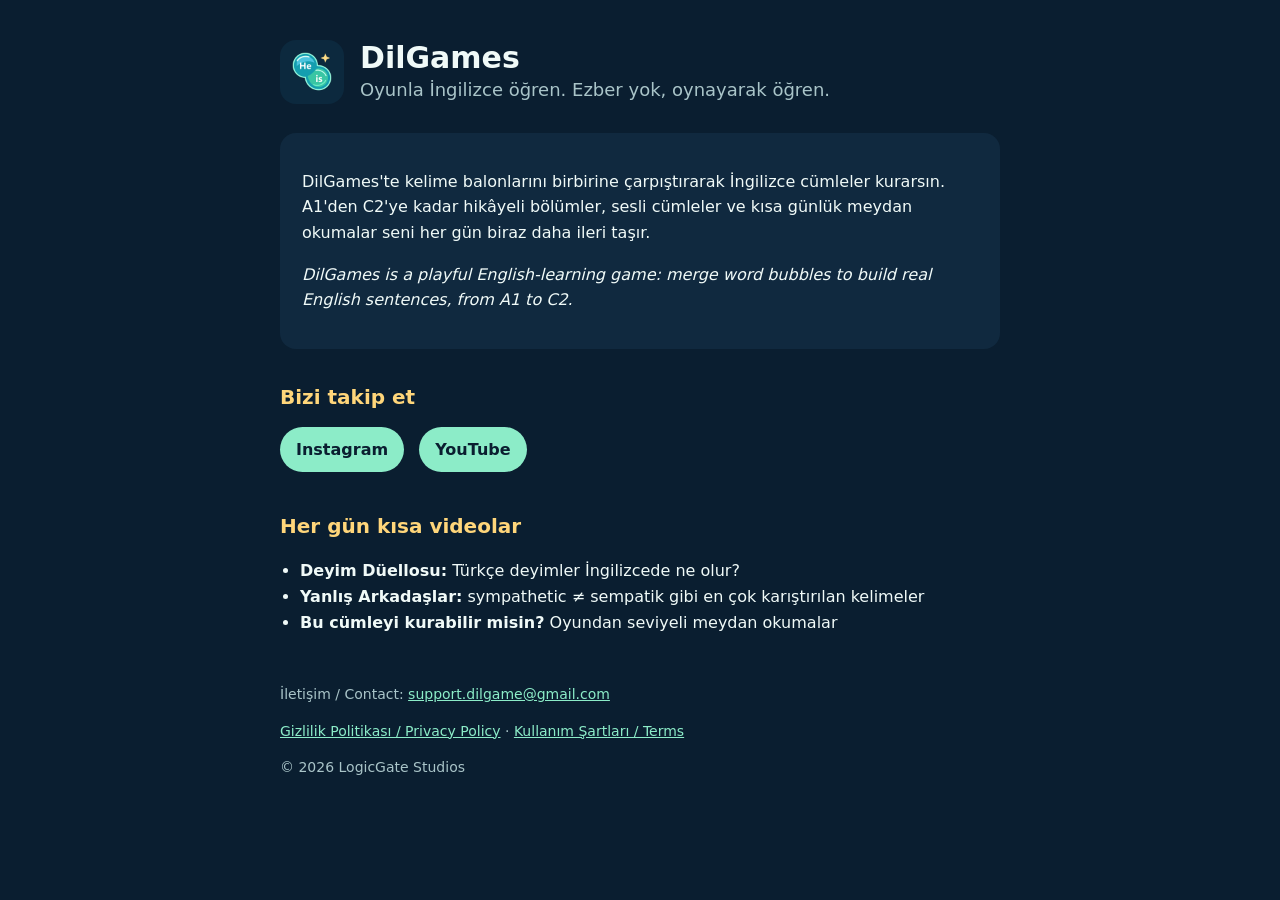
==== index.html @ 86acbda7 "DilGames web sitesi: ana sayfa, gizlilik politikası, kullanım şartları Co-Authored-By: Claude Opus 5" ====
<!doctype html>
<html lang="tr"><head><meta charset="utf-8"><meta name="viewport" content="width=device-width,initial-scale=1">
<title>DilGames · Oyunla İngilizce Öğren</title>
<meta name="description" content="DilGames: kelime balonlarını birleştirerek İngilizce cümle kurduğun öğrenme oyunu. Ezber yok, oynayarak öğren.">
<link rel="icon" href="icon-192.png"><link rel="stylesheet" href="style.css"></head>
<body><main>
<header><img src="icon-192.png" alt="DilGames simgesi"><div><h1>DilGames</h1><div class="lead">Oyunla İngilizce öğren. Ezber yok, oynayarak öğren.</div></div></header>
<div class="card">
<p>DilGames'te kelime balonlarını birbirine çarpıştırarak İngilizce cümleler kurarsın. A1'den C2'ye kadar hikâyeli bölümler, sesli cümleler ve kısa günlük meydan okumalar seni her gün biraz daha ileri taşır.</p>
<p><em>DilGames is a playful English-learning game: merge word bubbles to build real English sentences, from A1 to C2.</em></p>
</div>
<h2>Bizi takip et</h2>
<div class="links">
<a href="https://www.instagram.com/dilgamesapp/">Instagram</a>
<a href="https://www.youtube.com/@dilgamesapp">YouTube</a>
</div>
<h2>Her gün kısa videolar</h2>
<ul>
<li><strong>Deyim Düellosu:</strong> Türkçe deyimler İngilizcede ne olur?</li>
<li><strong>Yanlış Arkadaşlar:</strong> sympathetic ≠ sempatik gibi en çok karıştırılan kelimeler</li>
<li><strong>Bu cümleyi kurabilir misin?</strong> Oyundan seviyeli meydan okumalar</li>
</ul>
<footer>
<p>İletişim / Contact: <a href="mailto:support.dilgame@gmail.com">support.dilgame@gmail.com</a></p>
<p><a href="privacy.html">Gizlilik Politikası / Privacy Policy</a> · <a href="terms.html">Kullanım Şartları / Terms</a></p>
<p>© 2026 LogicGate Studios</p>
</footer>
</main></body></html>
---- style.css ----
:root{--navy:#0a1e30;--mint:#8cecc8;--gold:#ffd67a;--ink:#f0faf8;--muted:#a9c4c8;--card:#10293f}
*{box-sizing:border-box}body{margin:0;font-family:Inter,system-ui,-apple-system,Segoe UI,Roboto,sans-serif;background:var(--navy);color:var(--ink);line-height:1.6}
a{color:var(--mint)}main{max-width:760px;margin:0 auto;padding:40px 20px 64px}
header{display:flex;align-items:center;gap:16px;margin-bottom:28px}header img{width:64px;height:64px;border-radius:16px}
h1{font-size:30px;margin:0;line-height:1.2}h2{font-size:20px;margin:32px 0 8px;color:var(--gold)}
.lead{font-size:18px;color:var(--muted)}.card{background:var(--card);border-radius:16px;padding:20px 22px;margin:16px 0}
.links a{display:inline-block;margin:6px 10px 6px 0;padding:10px 16px;border-radius:999px;background:var(--mint);color:var(--navy);text-decoration:none;font-weight:700}
footer{margin-top:48px;font-size:14px;color:var(--muted)}ul{padding-left:20px}
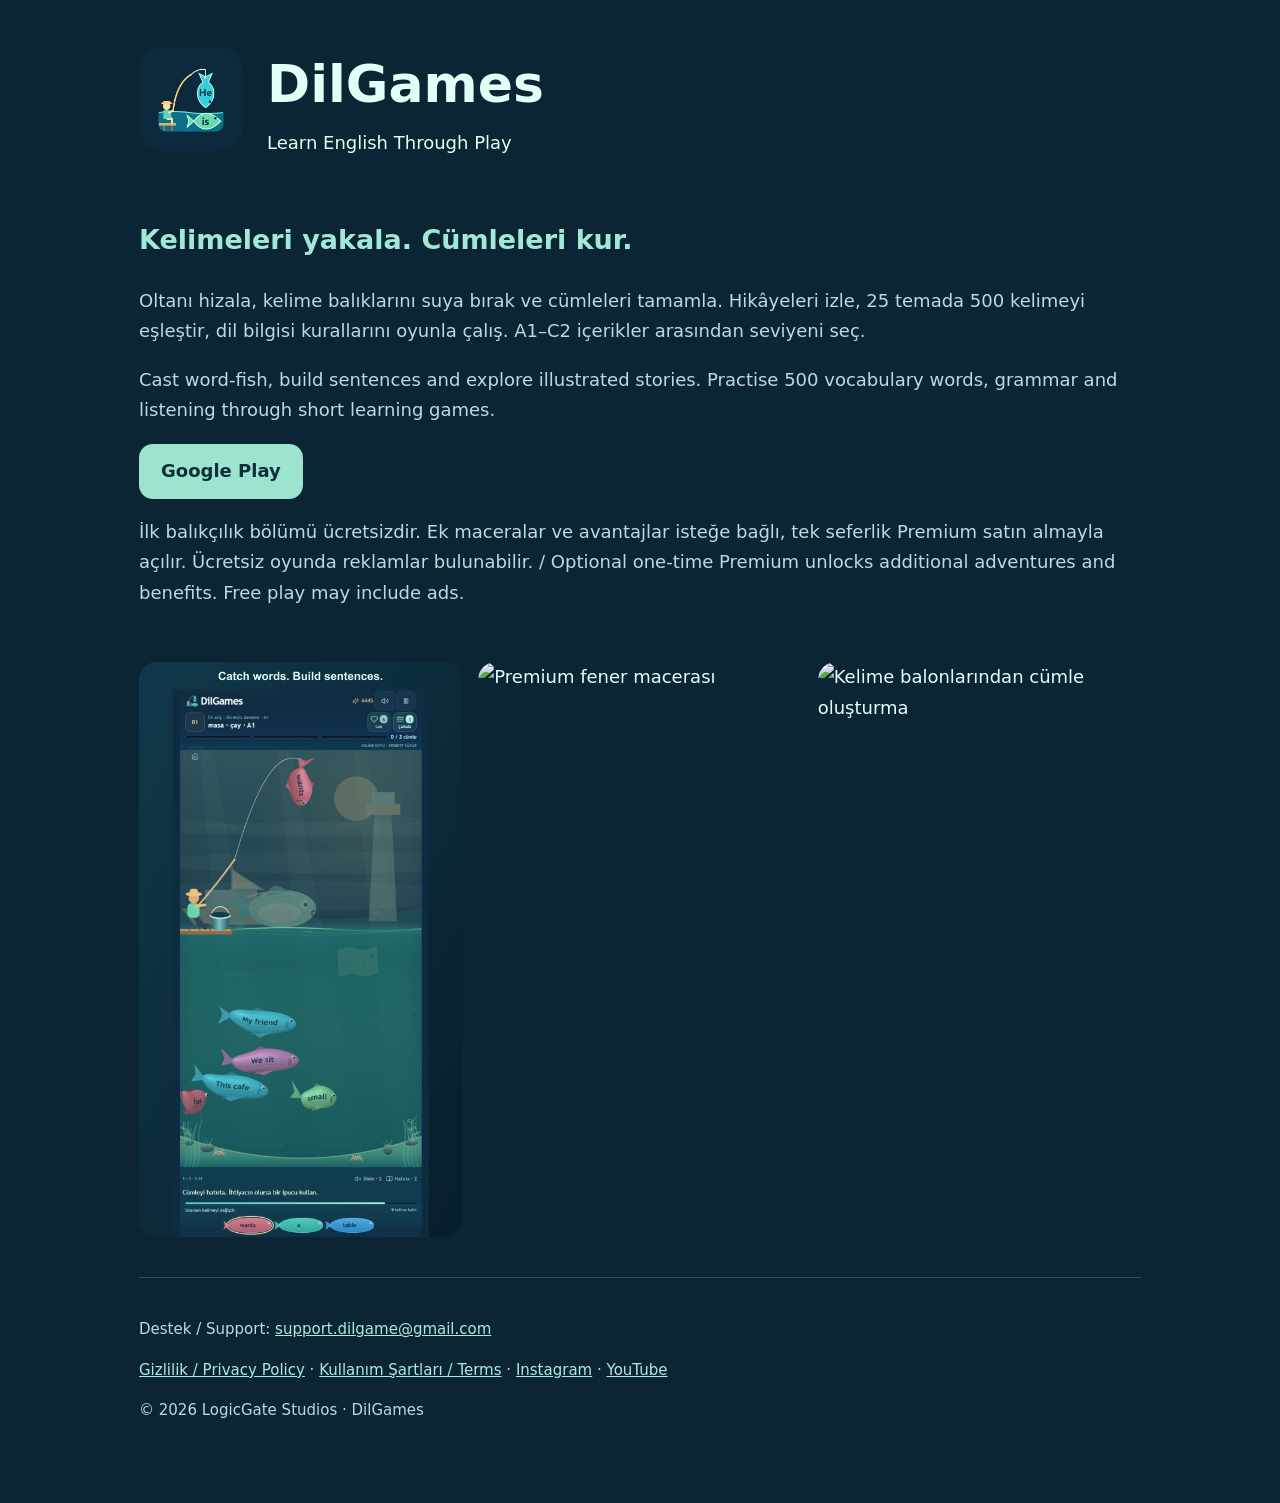
==== commit fa17e508: "Refresh DilGames public site and ad inventory verification" ====
--- a/index.html
+++ b/index.html
@@ -1,28 +1 @@
-<!doctype html>
-<html lang="tr"><head><meta charset="utf-8"><meta name="viewport" content="width=device-width,initial-scale=1">
-<title>DilGames · Oyunla İngilizce Öğren</title>
-<meta name="description" content="DilGames: kelime balonlarını birleştirerek İngilizce cümle kurduğun öğrenme oyunu. Ezber yok, oynayarak öğren.">
-<link rel="icon" href="icon-192.png"><link rel="stylesheet" href="style.css"></head>
-<body><main>
-<header><img src="icon-192.png" alt="DilGames simgesi"><div><h1>DilGames</h1><div class="lead">Oyunla İngilizce öğren. Ezber yok, oynayarak öğren.</div></div></header>
-<div class="card">
-<p>DilGames'te kelime balonlarını birbirine çarpıştırarak İngilizce cümleler kurarsın. A1'den C2'ye kadar hikâyeli bölümler, sesli cümleler ve kısa günlük meydan okumalar seni her gün biraz daha ileri taşır.</p>
-<p><em>DilGames is a playful English-learning game: merge word bubbles to build real English sentences, from A1 to C2.</em></p>
-</div>
-<h2>Bizi takip et</h2>
-<div class="links">
-<a href="https://www.instagram.com/dilgamesapp/">Instagram</a>
-<a href="https://www.youtube.com/@dilgamesapp">YouTube</a>
-</div>
-<h2>Her gün kısa videolar</h2>
-<ul>
-<li><strong>Deyim Düellosu:</strong> Türkçe deyimler İngilizcede ne olur?</li>
-<li><strong>Yanlış Arkadaşlar:</strong> sympathetic ≠ sempatik gibi en çok karıştırılan kelimeler</li>
-<li><strong>Bu cümleyi kurabilir misin?</strong> Oyundan seviyeli meydan okumalar</li>
-</ul>
-<footer>
-<p>İletişim / Contact: <a href="mailto:support.dilgame@gmail.com">support.dilgame@gmail.com</a></p>
-<p><a href="privacy.html">Gizlilik Politikası / Privacy Policy</a> · <a href="terms.html">Kullanım Şartları / Terms</a></p>
-<p>© 2026 LogicGate Studios</p>
-</footer>
-</main></body></html>
+<!doctype html><html lang="tr"><meta charset="utf-8"><meta name="viewport" content="width=device-width,initial-scale=1"><title>DilGames — Oyunla İngilizce Öğren</title><meta name="description" content="Balıkçı maceraları, kelime balonları, hikâyeler ve dil bilgisi oyunlarıyla İngilizce çalış."><link rel="icon" href="icon-192.png"><style>*{box-sizing:border-box}body{margin:0;background:#0b2535;color:#e4fff6;font:18px/1.7 system-ui,sans-serif}main{max-width:1050px;margin:auto;padding:40px 24px}header{display:flex;align-items:center;gap:24px}header img{width:104px;border-radius:24px}h1{font-size:52px;margin:0}h2{color:#a1e8d6}p{color:#bcdae1}.hero{padding:36px 0}.gallery{display:grid;grid-template-columns:repeat(3,1fr);gap:16px}.gallery img{width:100%;border-radius:18px}.button{display:inline-block;border-radius:14px;background:#9ce3d0;color:#102e3a;padding:12px 22px;text-decoration:none;font-weight:700}a{color:#acebdb}footer{border-top:1px solid #31505e;margin-top:40px;padding:24px 0;font-size:15px}@media(max-width:620px){h1{font-size:36px}header img{width:80px}.gallery{gap:8px}main{padding:24px 16px}}</style><main><header><img src="icon-192.png" alt="DilGames balıkçı simgesi"><div><h1>DilGames</h1><span>Learn English Through Play</span></div></header><section class="hero"><h2>Kelimeleri yakala. Cümleleri kur.</h2><p>Oltanı hizala, kelime balıklarını suya bırak ve cümleleri tamamla. Hikâyeleri izle, 25 temada 500 kelimeyi eşleştir, dil bilgisi kurallarını oyunla çalış. A1–C2 içerikler arasından seviyeni seç.</p><p>Cast word-fish, build sentences and explore illustrated stories. Practise 500 vocabulary words, grammar and listening through short learning games.</p><a class="button" href="https://play.google.com/store/apps/details?id=com.dilgame.learn">Google Play</a><p>İlk balıkçılık bölümü ücretsizdir. Ek maceralar ve avantajlar isteğe bağlı, tek seferlik Premium satın almayla açılır. Ücretsiz oyunda reklamlar bulunabilir. / Optional one-time Premium unlocks additional adventures and benefits. Free play may include ads.</p></section><div class="gallery"><img src="fishing.jpg" alt="Balıkçı oyununda kelimeleri yakalama"><img src="lighthouse.jpg" alt="Premium fener macerası"><img src="sentence.jpg" alt="Kelime balonlarından cümle oluşturma"></div><footer><p>Destek / Support: <a href="mailto:support.dilgame@gmail.com">support.dilgame@gmail.com</a></p><p><a href="https://sites.google.com/view/dilgame-privacy-policy">Gizlilik / Privacy Policy</a> · <a href="terms.html">Kullanım Şartları / Terms</a> · <a href="https://www.instagram.com/dilgamesapp/">Instagram</a> · <a href="https://www.youtube.com/@dilgamesapp">YouTube</a></p><p>© 2026 LogicGate Studios · DilGames</p></footer></main></html>
